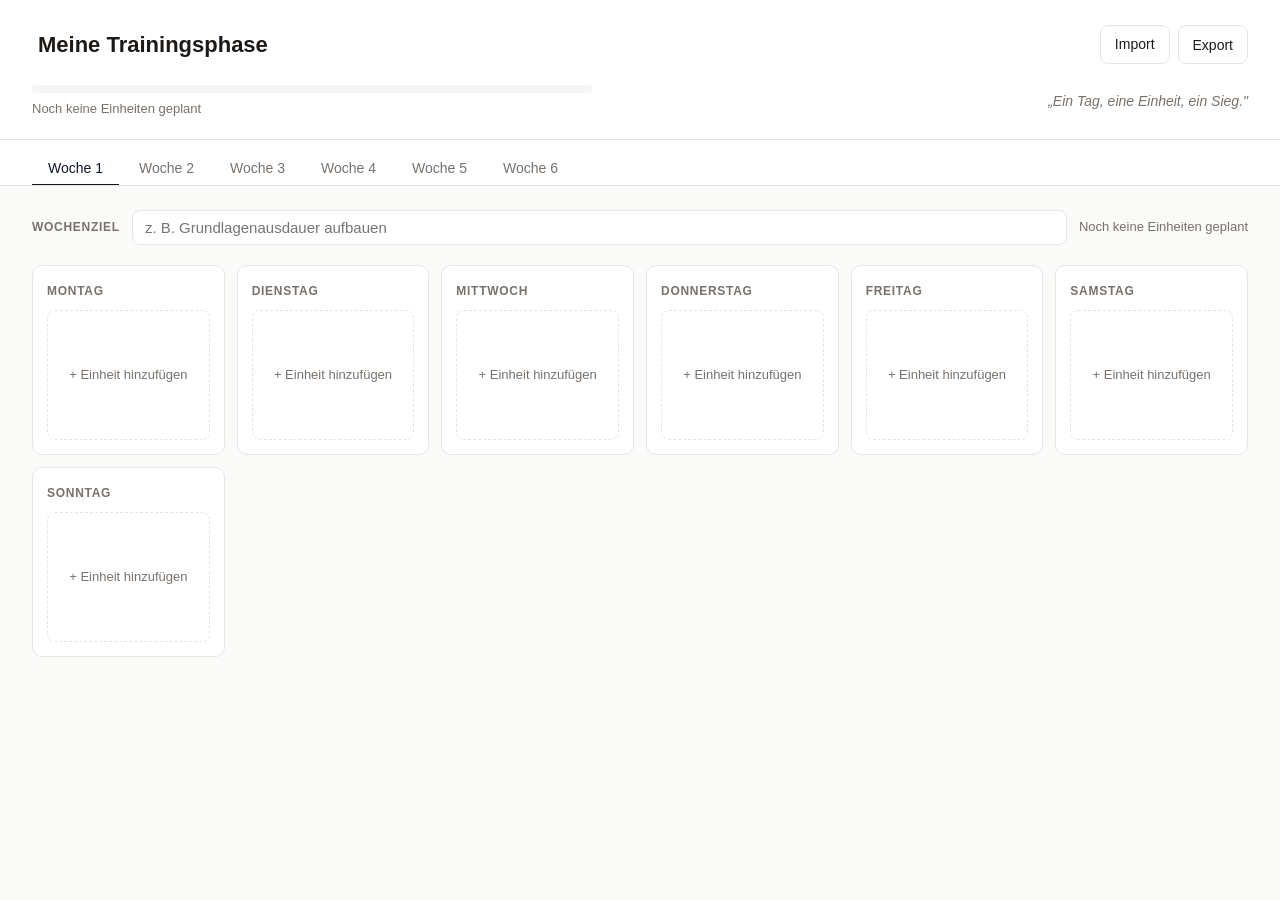
==== index.html @ b8e6ee7d "Initialer Entwurf der Trainingsplan-App Statische Web-App (HTML/CSS/Vanilla JS) für einen 6-Wochen- " ====
<!DOCTYPE html>
<html lang="de">
<head>
  <meta charset="UTF-8">
  <meta name="viewport" content="width=device-width, initial-scale=1.0">
  <title>Mein Trainingsplan</title>
  <link rel="stylesheet" href="styles.css">
</head>
<body>
  <header class="app-header">
    <div class="header-top">
      <h1 class="phase-name" contenteditable="true" spellcheck="false">Meine Trainingsphase</h1>
      <div class="header-actions">
        <label class="btn btn-secondary">
          Import
          <input type="file" id="import-file" accept="application/json" hidden>
        </label>
        <button class="btn btn-secondary" id="export-btn">Export</button>
      </div>
    </div>
    <div class="header-bottom">
      <div class="progress">
        <div class="progress-bar"><div class="progress-fill" id="progress-fill"></div></div>
        <div class="progress-label" id="progress-label">Noch keine Einheiten geplant</div>
      </div>
      <div class="quote" id="quote">„Jeder Schritt zählt."</div>
    </div>
  </header>

  <nav class="week-tabs" id="week-tabs"></nav>

  <main class="week-view">
    <div class="week-header">
      <label for="week-goal" class="week-goal-label">Wochenziel</label>
      <input type="text" class="week-goal" id="week-goal" placeholder="z. B. Grundlagenausdauer aufbauen">
      <span class="week-progress" id="week-progress">0 / 0 Einheiten erledigt</span>
    </div>
    <div class="days-grid" id="days-grid"></div>
  </main>

  <dialog id="edit-dialog" class="edit-dialog">
    <form id="edit-form" method="dialog">
      <h2 id="edit-title">Einheit bearbeiten</h2>
      <label>
        Kategorie
        <select name="category" required>
          <option value="">Bitte wählen</option>
          <option value="yoga">Yoga / Mobility</option>
          <option value="rad">Rad / Cardio</option>
          <option value="paddeln">Paddeln</option>
          <option value="kraft">Kraft</option>
          <option value="schwimmen">Schwimmen</option>
          <option value="erholung">Erholung</option>
        </select>
      </label>
      <label>
        Titel
        <input type="text" name="title" placeholder="z. B. Lockere Radtour" required>
      </label>
      <label>
        Dauer (Minuten)
        <input type="number" name="duration" min="0" step="5" placeholder="z. B. 45">
      </label>
      <label>
        Beschreibung
        <textarea name="description" rows="3" placeholder="Details, Intensität, Notizen"></textarea>
      </label>
      <div class="dialog-actions">
        <button type="button" class="btn btn-danger" id="delete-btn">Löschen</button>
        <button type="button" class="btn btn-secondary" id="cancel-btn">Abbrechen</button>
        <button type="submit" class="btn btn-primary">Speichern</button>
      </div>
    </form>
  </dialog>

  <script src="app.js"></script>
</body>
</html>
---- styles.css ----
:root {
  --bg: #fafaf9;
  --surface: #ffffff;
  --border: #e7e5e4;
  --text: #1c1917;
  --muted: #78716c;
  --accent: #0f172a;
  --accent-soft: #f5f5f4;

  --cat-yoga: #8b5cf6;
  --cat-rad: #f97316;
  --cat-paddeln: #14b8a6;
  --cat-kraft: #ef4444;
  --cat-schwimmen: #3b82f6;
  --cat-erholung: #22c55e;

  --radius: 10px;
  --shadow: 0 1px 2px rgba(0, 0, 0, 0.04), 0 1px 3px rgba(0, 0, 0, 0.06);
}

* { box-sizing: border-box; }

body {
  margin: 0;
  font-family: -apple-system, BlinkMacSystemFont, "Segoe UI", Roboto, "Helvetica Neue", Arial, sans-serif;
  background: var(--bg);
  color: var(--text);
  font-size: 15px;
  line-height: 1.5;
}

.app-header {
  background: var(--surface);
  border-bottom: 1px solid var(--border);
  padding: 24px 32px 20px;
}

.header-top {
  display: flex;
  justify-content: space-between;
  align-items: center;
  gap: 16px;
  margin-bottom: 20px;
}

.phase-name {
  margin: 0;
  font-size: 22px;
  font-weight: 600;
  outline: none;
  padding: 4px 6px;
  border-radius: 6px;
  min-width: 200px;
}
.phase-name:focus { background: var(--accent-soft); }

.header-actions { display: flex; gap: 8px; }

.btn {
  display: inline-flex;
  align-items: center;
  justify-content: center;
  padding: 8px 14px;
  border-radius: 8px;
  border: 1px solid var(--border);
  background: var(--surface);
  color: var(--text);
  font-size: 14px;
  font-weight: 500;
  cursor: pointer;
  transition: background 0.15s, border-color 0.15s;
  font-family: inherit;
}
.btn:hover { background: var(--accent-soft); }
.btn-primary {
  background: var(--accent);
  color: white;
  border-color: var(--accent);
}
.btn-primary:hover { background: #1e293b; }
.btn-danger {
  color: #b91c1c;
  border-color: #fecaca;
}
.btn-danger:hover { background: #fef2f2; }

.header-bottom {
  display: flex;
  justify-content: space-between;
  align-items: center;
  gap: 24px;
}

.progress { flex: 1; max-width: 560px; }
.progress-bar {
  height: 8px;
  background: var(--accent-soft);
  border-radius: 999px;
  overflow: hidden;
}
.progress-fill {
  height: 100%;
  background: linear-gradient(90deg, #10b981, #059669);
  width: 0%;
  transition: width 0.4s ease;
}
.progress-label {
  margin-top: 6px;
  font-size: 13px;
  color: var(--muted);
  font-variant-numeric: tabular-nums;
}

.quote {
  font-style: italic;
  color: var(--muted);
  text-align: right;
  max-width: 320px;
  font-size: 14px;
}

.week-tabs {
  display: flex;
  gap: 4px;
  padding: 12px 32px 0;
  background: var(--surface);
  border-bottom: 1px solid var(--border);
  overflow-x: auto;
}
.week-tab {
  padding: 8px 16px;
  border: none;
  background: transparent;
  color: var(--muted);
  font-size: 14px;
  font-weight: 500;
  cursor: pointer;
  border-bottom: 2px solid transparent;
  margin-bottom: -1px;
  white-space: nowrap;
  font-family: inherit;
}
.week-tab:hover { color: var(--text); }
.week-tab.active {
  color: var(--accent);
  border-bottom-color: var(--accent);
}

.week-view {
  padding: 24px 32px 48px;
  max-width: 1500px;
  margin: 0 auto;
}

.week-header {
  display: flex;
  align-items: center;
  gap: 12px;
  margin-bottom: 20px;
  flex-wrap: wrap;
}
.week-goal-label {
  font-size: 12px;
  font-weight: 600;
  color: var(--muted);
  text-transform: uppercase;
  letter-spacing: 0.06em;
}
.week-goal {
  flex: 1;
  min-width: 200px;
  padding: 8px 12px;
  border: 1px solid var(--border);
  border-radius: 8px;
  font-size: 15px;
  background: var(--surface);
  font-family: inherit;
  color: var(--text);
}
.week-goal:focus {
  outline: none;
  border-color: var(--accent);
}
.week-progress {
  font-size: 13px;
  color: var(--muted);
  font-variant-numeric: tabular-nums;
}

.days-grid {
  display: grid;
  grid-template-columns: repeat(auto-fit, minmax(170px, 1fr));
  gap: 12px;
}

.day-card {
  background: var(--surface);
  border: 1px solid var(--border);
  border-radius: var(--radius);
  padding: 14px;
  min-height: 190px;
  display: flex;
  flex-direction: column;
  gap: 8px;
  transition: box-shadow 0.15s, border-color 0.15s;
}
.day-card:hover { box-shadow: var(--shadow); }
.day-card.completed {
  background: #f0fdf4;
  border-color: #bbf7d0;
}

.day-header {
  display: flex;
  justify-content: space-between;
  align-items: center;
  min-height: 22px;
}
.day-name {
  font-size: 12px;
  font-weight: 600;
  color: var(--muted);
  text-transform: uppercase;
  letter-spacing: 0.06em;
}

.day-empty {
  flex: 1;
  display: flex;
  align-items: center;
  justify-content: center;
  border: 1.5px dashed var(--border);
  border-radius: 8px;
  color: var(--muted);
  font-size: 13px;
  cursor: pointer;
  transition: all 0.15s;
  background: transparent;
  font-family: inherit;
  padding: 8px;
}
.day-empty:hover {
  border-color: var(--accent);
  color: var(--accent);
  background: var(--accent-soft);
}

.category-badge {
  display: inline-flex;
  align-items: center;
  padding: 3px 8px;
  border-radius: 999px;
  font-size: 11px;
  font-weight: 600;
  text-transform: uppercase;
  letter-spacing: 0.05em;
  color: white;
  align-self: flex-start;
}
.category-badge.yoga { background: var(--cat-yoga); }
.category-badge.rad { background: var(--cat-rad); }
.category-badge.paddeln { background: var(--cat-paddeln); }
.category-badge.kraft { background: var(--cat-kraft); }
.category-badge.schwimmen { background: var(--cat-schwimmen); }
.category-badge.erholung { background: var(--cat-erholung); }

.day-title {
  font-size: 15px;
  font-weight: 600;
  margin: 0;
  line-height: 1.3;
  word-break: break-word;
}
.day-card.completed .day-title { text-decoration: line-through; color: var(--muted); }

.day-duration {
  font-size: 12px;
  color: var(--muted);
}
.day-description {
  font-size: 13px;
  color: var(--muted);
  flex: 1;
  white-space: pre-wrap;
  word-break: break-word;
}

.day-footer {
  display: flex;
  justify-content: space-between;
  align-items: center;
  margin-top: auto;
  padding-top: 4px;
}
.day-checkbox-label {
  display: inline-flex;
  align-items: center;
  gap: 6px;
  font-size: 13px;
  color: var(--muted);
  cursor: pointer;
  user-select: none;
}
.day-checkbox {
  width: 18px;
  height: 18px;
  cursor: pointer;
  accent-color: #10b981;
  margin: 0;
}
.edit-link {
  font-size: 12px;
  color: var(--muted);
  background: none;
  border: none;
  cursor: pointer;
  padding: 4px 8px;
  border-radius: 6px;
  font-family: inherit;
}
.edit-link:hover {
  background: var(--accent-soft);
  color: var(--text);
}

.edit-dialog {
  border: none;
  border-radius: 12px;
  padding: 24px;
  width: min(440px, 92vw);
  box-shadow: 0 20px 50px rgba(0, 0, 0, 0.2);
  color: var(--text);
}
.edit-dialog::backdrop {
  background: rgba(0, 0, 0, 0.4);
}
.edit-dialog h2 {
  margin: 0 0 20px;
  font-size: 18px;
}
#edit-form label {
  display: block;
  margin-bottom: 14px;
  font-size: 13px;
  font-weight: 500;
  color: var(--muted);
}
#edit-form input[type=text],
#edit-form input[type=number],
#edit-form select,
#edit-form textarea {
  display: block;
  width: 100%;
  margin-top: 4px;
  padding: 8px 10px;
  font-size: 14px;
  font-family: inherit;
  border: 1px solid var(--border);
  border-radius: 6px;
  color: var(--text);
  background: var(--surface);
}
#edit-form input:focus,
#edit-form select:focus,
#edit-form textarea:focus {
  outline: none;
  border-color: var(--accent);
}
.dialog-actions {
  display: flex;
  justify-content: flex-end;
  gap: 8px;
  margin-top: 20px;
}
.dialog-actions .btn-danger { margin-right: auto; }

@media (max-width: 600px) {
  .app-header { padding: 16px; }
  .week-tabs { padding: 12px 16px 0; }
  .week-view { padding: 16px; }
  .header-bottom { flex-direction: column; align-items: stretch; }
  .quote { text-align: left; max-width: none; }
  .header-top { flex-wrap: wrap; }
}
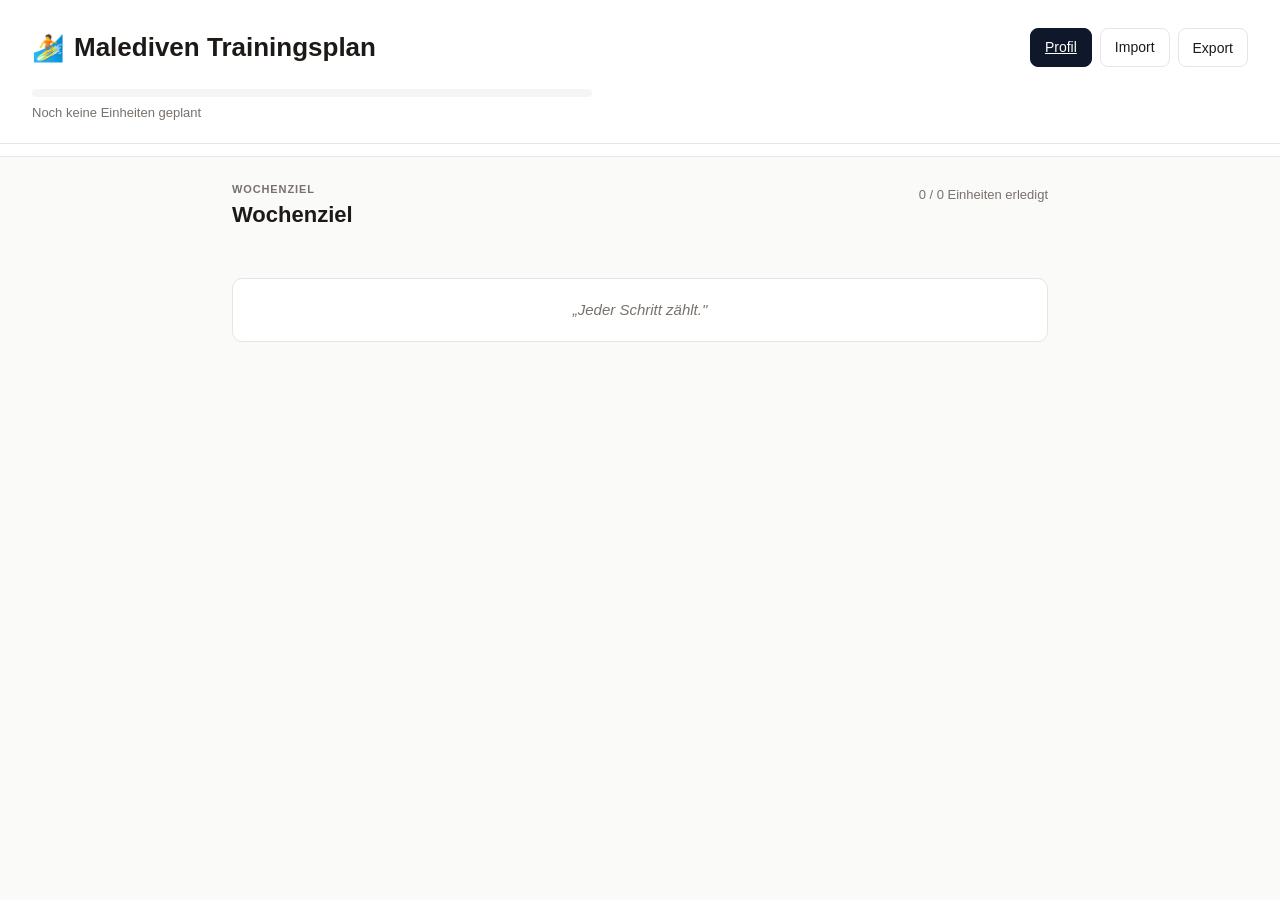
==== commit cb36881f: "Comit als neue version" ====
--- a/index.html
+++ b/index.html
@@ -9,8 +9,9 @@
 <body>
   <header class="app-header">
     <div class="header-top">
-      <h1 class="phase-name" contenteditable="true" spellcheck="false">Meine Trainingsphase</h1>
+      <h1 class="phase-name"><span class="phase-icon" aria-hidden="true">🏄</span> Malediven Trainingsplan</h1>
       <div class="header-actions">
+        <a href="inputform.html" class="btn btn-primary">Profil</a>
         <label class="btn btn-secondary">
           Import
           <input type="file" id="import-file" accept="application/json" hidden>
@@ -23,7 +24,6 @@
         <div class="progress-bar"><div class="progress-fill" id="progress-fill"></div></div>
         <div class="progress-label" id="progress-label">Noch keine Einheiten geplant</div>
       </div>
-      <div class="quote" id="quote">„Jeder Schritt zählt."</div>
     </div>
   </header>
 
@@ -31,42 +31,49 @@
 
   <main class="week-view">
     <div class="week-header">
-      <label for="week-goal" class="week-goal-label">Wochenziel</label>
-      <input type="text" class="week-goal" id="week-goal" placeholder="z. B. Grundlagenausdauer aufbauen">
+      <div class="week-title-block">
+        <div class="week-eyebrow">Wochenziel</div>
+        <h2 class="week-goal" id="week-goal">Wochenziel</h2>
+      </div>
       <span class="week-progress" id="week-progress">0 / 0 Einheiten erledigt</span>
     </div>
-    <div class="days-grid" id="days-grid"></div>
+    <div class="days-list" id="days-list"></div>
+    <div class="week-quote" id="quote">„Jeder Schritt zählt."</div>
   </main>
 
   <dialog id="edit-dialog" class="edit-dialog">
     <form id="edit-form" method="dialog">
       <h2 id="edit-title">Einheit bearbeiten</h2>
+      <p class="edit-unit-title" id="edit-unit-title"></p>
+      <label>
+        Wochentag
+        <select name="weekday" required>
+          <option value="0">Montag</option>
+          <option value="1">Dienstag</option>
+          <option value="2">Mittwoch</option>
+          <option value="3">Donnerstag</option>
+          <option value="4">Freitag</option>
+          <option value="5">Samstag</option>
+          <option value="6">Sonntag</option>
+        </select>
+      </label>
       <label>
         Kategorie
         <select name="category" required>
-          <option value="">Bitte wählen</option>
-          <option value="yoga">Yoga / Mobility</option>
+          <option value="mobility">Mobility</option>
+          <option value="yoga">Yoga</option>
           <option value="rad">Rad / Cardio</option>
           <option value="paddeln">Paddeln</option>
           <option value="kraft">Kraft</option>
-          <option value="schwimmen">Schwimmen</option>
+          <option value="hiit">HIIT</option>
           <option value="erholung">Erholung</option>
         </select>
-      </label>
-      <label>
-        Titel
-        <input type="text" name="title" placeholder="z. B. Lockere Radtour" required>
       </label>
       <label>
         Dauer (Minuten)
         <input type="number" name="duration" min="0" step="5" placeholder="z. B. 45">
       </label>
-      <label>
-        Beschreibung
-        <textarea name="description" rows="3" placeholder="Details, Intensität, Notizen"></textarea>
-      </label>
       <div class="dialog-actions">
-        <button type="button" class="btn btn-danger" id="delete-btn">Löschen</button>
         <button type="button" class="btn btn-secondary" id="cancel-btn">Abbrechen</button>
         <button type="submit" class="btn btn-primary">Speichern</button>
       </div>
--- a/styles.css
+++ b/styles.css
@@ -6,16 +6,21 @@
   --muted: #78716c;
   --accent: #0f172a;
   --accent-soft: #f5f5f4;
-
+  --success: #10b981;
+  --success-soft: #f0fdf4;
+  --success-border: #bbf7d0;
+
+  --cat-mobility: #14b8a6;
   --cat-yoga: #8b5cf6;
   --cat-rad: #f97316;
-  --cat-paddeln: #14b8a6;
-  --cat-kraft: #ef4444;
-  --cat-schwimmen: #3b82f6;
+  --cat-paddeln: #2563eb;
+  --cat-kraft: #d97706;
+  --cat-hiit: #ef4444;
   --cat-erholung: #22c55e;
 
   --radius: 10px;
   --shadow: 0 1px 2px rgba(0, 0, 0, 0.04), 0 1px 3px rgba(0, 0, 0, 0.06);
+  --shadow-md: 0 4px 12px rgba(0, 0, 0, 0.06);
 }
 
 * { box-sizing: border-box; }
@@ -29,6 +34,7 @@
   line-height: 1.5;
 }
 
+/* ===== TOP HEADER ===== */
 .app-header {
   background: var(--surface);
   border-bottom: 1px solid var(--border);
@@ -40,19 +46,23 @@
   justify-content: space-between;
   align-items: center;
   gap: 16px;
-  margin-bottom: 20px;
+  margin-bottom: 18px;
+  flex-wrap: wrap;
 }
 
 .phase-name {
   margin: 0;
-  font-size: 22px;
-  font-weight: 600;
-  outline: none;
-  padding: 4px 6px;
-  border-radius: 6px;
-  min-width: 200px;
-}
-.phase-name:focus { background: var(--accent-soft); }
+  font-size: 26px;
+  font-weight: 700;
+  padding: 4px 0;
+  display: inline-flex;
+  align-items: center;
+  gap: 10px;
+}
+.phase-icon {
+  font-size: 26px;
+  line-height: 1;
+}
 
 .header-actions { display: flex; gap: 8px; }
 
@@ -78,11 +88,6 @@
   border-color: var(--accent);
 }
 .btn-primary:hover { background: #1e293b; }
-.btn-danger {
-  color: #b91c1c;
-  border-color: #fecaca;
-}
-.btn-danger:hover { background: #fef2f2; }
 
 .header-bottom {
   display: flex;
@@ -100,7 +105,7 @@
 }
 .progress-fill {
   height: 100%;
-  background: linear-gradient(90deg, #10b981, #059669);
+  background: linear-gradient(90deg, var(--success), #059669);
   width: 0%;
   transition: width 0.4s ease;
 }
@@ -111,14 +116,7 @@
   font-variant-numeric: tabular-nums;
 }
 
-.quote {
-  font-style: italic;
-  color: var(--muted);
-  text-align: right;
-  max-width: 320px;
-  font-size: 14px;
-}
-
+/* ===== WEEK TABS (2-line) ===== */
 .week-tabs {
   display: flex;
   gap: 4px;
@@ -128,215 +126,323 @@
   overflow-x: auto;
 }
 .week-tab {
-  padding: 8px 16px;
+  padding: 10px 16px 10px;
   border: none;
   background: transparent;
-  color: var(--muted);
-  font-size: 14px;
-  font-weight: 500;
   cursor: pointer;
   border-bottom: 2px solid transparent;
   margin-bottom: -1px;
   white-space: nowrap;
   font-family: inherit;
-}
-.week-tab:hover { color: var(--text); }
-.week-tab.active {
-  color: var(--accent);
-  border-bottom-color: var(--accent);
-}
-
+  display: flex;
+  flex-direction: column;
+  gap: 2px;
+  align-items: flex-start;
+}
+.tab-phase {
+  font-size: 14px;
+  font-weight: 600;
+  color: var(--muted);
+  transition: color 0.15s;
+}
+.tab-dates {
+  font-size: 11px;
+  font-weight: 400;
+  color: var(--muted);
+  opacity: 0.7;
+}
+.week-tab:hover .tab-phase { color: var(--text); }
+.week-tab.active { border-bottom-color: var(--accent); }
+.week-tab.active .tab-phase { color: var(--accent); }
+.week-tab.active .tab-dates { color: var(--accent); opacity: 0.7; }
+
+/* ===== WEEK VIEW ===== */
 .week-view {
   padding: 24px 32px 48px;
-  max-width: 1500px;
+  max-width: 880px;
   margin: 0 auto;
 }
 
 .week-header {
   display: flex;
-  align-items: center;
-  gap: 12px;
+  align-items: flex-start;
+  justify-content: space-between;
+  gap: 16px;
   margin-bottom: 20px;
   flex-wrap: wrap;
 }
-.week-goal-label {
+.week-title-block {
+  flex: 1;
+  min-width: 200px;
+  display: flex;
+  flex-direction: column;
+  gap: 4px;
+}
+.week-eyebrow {
+  font-size: 11px;
+  font-weight: 700;
+  color: var(--muted);
+  text-transform: uppercase;
+  letter-spacing: 0.08em;
+}
+.week-goal {
+  margin: 0;
+  font-size: 22px;
+  font-weight: 700;
+  color: var(--text);
+  line-height: 1.3;
+}
+.week-progress {
+  font-size: 13px;
+  color: var(--muted);
+  font-variant-numeric: tabular-nums;
+  padding-top: 4px;
+}
+
+/* ===== DAYS LIST (stacked) ===== */
+.days-list {
+  display: flex;
+  flex-direction: column;
+  gap: 8px;
+  margin-bottom: 28px;
+}
+
+.day-card {
+  background: var(--surface);
+  border: 1px solid var(--border);
+  border-radius: var(--radius);
+  overflow: hidden;
+  transition: box-shadow 0.15s, border-color 0.15s;
+}
+.day-card:hover { box-shadow: var(--shadow); }
+.day-card.completed {
+  background: var(--success-soft);
+  border-color: var(--success-border);
+}
+
+.day-header {
+  display: flex;
+  align-items: center;
+  gap: 14px;
+  padding: 12px 16px;
+}
+
+/* Round day checkbox */
+.day-check {
+  width: 28px;
+  height: 28px;
+  border-radius: 50%;
+  border: 2px solid #d6d3d1;
+  background: var(--surface);
+  cursor: pointer;
+  display: inline-flex;
+  align-items: center;
+  justify-content: center;
+  flex-shrink: 0;
+  padding: 0;
+  transition: all 0.15s;
+  color: transparent;
+  font-size: 15px;
+  font-weight: 700;
+  line-height: 1;
+  font-family: inherit;
+}
+.day-check:hover:not(:disabled) {
+  border-color: var(--muted);
+}
+.day-check.checked {
+  background: var(--success);
+  border-color: var(--success);
+  color: white;
+}
+.day-check.checked::before { content: '✓'; }
+.day-check:disabled {
+  cursor: default;
+  opacity: 0.4;
+}
+
+.day-info {
+  flex: 1;
+  display: flex;
+  flex-direction: column;
+  gap: 4px;
+  min-width: 0;
+}
+.day-date-row {
+  font-size: 14px;
+  font-weight: 600;
+  color: var(--text);
+}
+.day-card.completed .day-date-row { color: var(--muted); }
+
+.day-summary {
+  display: flex;
+  flex-direction: column;
+  gap: 3px;
+}
+.unit-summary {
+  display: flex;
+  align-items: center;
+  gap: 8px;
+  font-size: 14px;
+  color: var(--text);
+}
+.unit-title-summary {
+  word-break: break-word;
+  font-weight: 500;
+}
+.unit-duration-summary {
   font-size: 12px;
+  color: var(--muted);
+  font-variant-numeric: tabular-nums;
+  margin-left: auto;
+  padding-left: 8px;
+  flex-shrink: 0;
+}
+.day-card.completed .unit-summary { color: var(--muted); }
+.day-card.completed .unit-title-summary { text-decoration: line-through; }
+
+.day-empty-inline {
+  font-size: 12px;
+  color: var(--muted);
+  font-style: italic;
+}
+
+.day-chevron {
+  color: var(--muted);
+  font-size: 14px;
+  transition: transform 0.2s;
+  flex-shrink: 0;
+}
+.day-card.open .day-chevron { transform: rotate(180deg); }
+
+.day-body {
+  display: none;
+  border-top: 1px solid var(--border);
+  padding: 12px 16px 16px;
+}
+.day-card.open .day-body { display: block; }
+.day-card.completed .day-body { border-top-color: var(--success-border); }
+
+/* ===== UNIT DETAILS (inside expanded day body) ===== */
+.unit-detail-box {
+  padding: 12px 0;
+  border-bottom: 1px solid var(--border);
+}
+.unit-detail-box:first-child { padding-top: 4px; }
+.unit-detail-box:last-child { border-bottom: none; padding-bottom: 0; }
+
+.unit-detail-top {
+  display: flex;
+  align-items: center;
+  gap: 10px;
+  flex-wrap: wrap;
+  margin-bottom: 6px;
+}
+.unit-detail-title {
+  font-size: 14px;
   font-weight: 600;
-  color: var(--muted);
+  flex: 1;
+  min-width: 0;
+  word-break: break-word;
+}
+.unit-detail-box.completed .unit-detail-title {
+  text-decoration: line-through;
+  color: var(--muted);
+}
+
+.category-badge {
+  display: inline-flex;
+  align-items: center;
+  padding: 2px 8px;
+  border-radius: 999px;
+  font-size: 10px;
+  font-weight: 700;
   text-transform: uppercase;
   letter-spacing: 0.06em;
-}
-.week-goal {
-  flex: 1;
-  min-width: 200px;
-  padding: 8px 12px;
-  border: 1px solid var(--border);
-  border-radius: 8px;
-  font-size: 15px;
-  background: var(--surface);
-  font-family: inherit;
-  color: var(--text);
-}
-.week-goal:focus {
-  outline: none;
-  border-color: var(--accent);
-}
-.week-progress {
-  font-size: 13px;
-  color: var(--muted);
-  font-variant-numeric: tabular-nums;
-}
-
-.days-grid {
-  display: grid;
-  grid-template-columns: repeat(auto-fit, minmax(170px, 1fr));
-  gap: 12px;
-}
-
-.day-card {
-  background: var(--surface);
-  border: 1px solid var(--border);
-  border-radius: var(--radius);
-  padding: 14px;
-  min-height: 190px;
-  display: flex;
-  flex-direction: column;
-  gap: 8px;
-  transition: box-shadow 0.15s, border-color 0.15s;
-}
-.day-card:hover { box-shadow: var(--shadow); }
-.day-card.completed {
-  background: #f0fdf4;
-  border-color: #bbf7d0;
-}
-
-.day-header {
-  display: flex;
-  justify-content: space-between;
-  align-items: center;
-  min-height: 22px;
-}
-.day-name {
-  font-size: 12px;
-  font-weight: 600;
-  color: var(--muted);
-  text-transform: uppercase;
-  letter-spacing: 0.06em;
-}
-
-.day-empty {
-  flex: 1;
-  display: flex;
-  align-items: center;
-  justify-content: center;
-  border: 1.5px dashed var(--border);
-  border-radius: 8px;
-  color: var(--muted);
-  font-size: 13px;
-  cursor: pointer;
-  transition: all 0.15s;
-  background: transparent;
-  font-family: inherit;
-  padding: 8px;
-}
-.day-empty:hover {
-  border-color: var(--accent);
-  color: var(--accent);
-  background: var(--accent-soft);
-}
-
-.category-badge {
-  display: inline-flex;
-  align-items: center;
-  padding: 3px 8px;
-  border-radius: 999px;
-  font-size: 11px;
-  font-weight: 600;
-  text-transform: uppercase;
-  letter-spacing: 0.05em;
   color: white;
-  align-self: flex-start;
-}
+  flex-shrink: 0;
+}
+.category-badge.mobility { background: var(--cat-mobility); }
 .category-badge.yoga { background: var(--cat-yoga); }
 .category-badge.rad { background: var(--cat-rad); }
 .category-badge.paddeln { background: var(--cat-paddeln); }
 .category-badge.kraft { background: var(--cat-kraft); }
-.category-badge.schwimmen { background: var(--cat-schwimmen); }
+.category-badge.hiit { background: var(--cat-hiit); }
 .category-badge.erholung { background: var(--cat-erholung); }
 
-.day-title {
-  font-size: 15px;
-  font-weight: 600;
-  margin: 0;
-  line-height: 1.3;
+.unit-duration {
+  font-size: 12px;
+  color: var(--muted);
+  font-weight: 500;
+}
+
+.unit-desc {
+  font-size: 13px;
+  color: var(--muted);
+  line-height: 1.5;
+  margin-bottom: 6px;
   word-break: break-word;
 }
-.day-card.completed .day-title { text-decoration: line-through; color: var(--muted); }
-
-.day-duration {
+
+.unit-detail-list {
+  margin: 4px 0 8px;
+  padding-left: 18px;
+  font-size: 13px;
+  color: var(--muted);
+  line-height: 1.55;
+}
+.unit-detail-list li { margin-bottom: 2px; }
+
+.edit-link {
+  display: inline-block;
   font-size: 12px;
   color: var(--muted);
-}
-.day-description {
-  font-size: 13px;
-  color: var(--muted);
-  flex: 1;
-  white-space: pre-wrap;
-  word-break: break-word;
-}
-
-.day-footer {
-  display: flex;
-  justify-content: space-between;
-  align-items: center;
-  margin-top: auto;
-  padding-top: 4px;
-}
-.day-checkbox-label {
-  display: inline-flex;
-  align-items: center;
-  gap: 6px;
-  font-size: 13px;
-  color: var(--muted);
+  background: none;
+  border: 1px solid var(--border);
   cursor: pointer;
-  user-select: none;
-}
-.day-checkbox {
-  width: 18px;
-  height: 18px;
-  cursor: pointer;
-  accent-color: #10b981;
-  margin: 0;
-}
-.edit-link {
-  font-size: 12px;
-  color: var(--muted);
-  background: none;
-  border: none;
-  cursor: pointer;
-  padding: 4px 8px;
+  padding: 4px 10px;
   border-radius: 6px;
   font-family: inherit;
+  margin-top: 4px;
 }
 .edit-link:hover {
   background: var(--accent-soft);
   color: var(--text);
-}
-
+  border-color: var(--muted);
+}
+
+/* ===== WEEK QUOTE (bottom of week-view) ===== */
+.week-quote {
+  font-style: italic;
+  color: var(--muted);
+  text-align: center;
+  font-size: 15px;
+  padding: 20px 24px;
+  background: var(--surface);
+  border: 1px solid var(--border);
+  border-radius: var(--radius);
+}
+
+/* ===== EDIT DIALOG ===== */
 .edit-dialog {
   border: none;
   border-radius: 12px;
   padding: 24px;
-  width: min(440px, 92vw);
+  width: min(480px, 92vw);
   box-shadow: 0 20px 50px rgba(0, 0, 0, 0.2);
   color: var(--text);
 }
-.edit-dialog::backdrop {
-  background: rgba(0, 0, 0, 0.4);
-}
+.edit-dialog::backdrop { background: rgba(0, 0, 0, 0.4); }
 .edit-dialog h2 {
-  margin: 0 0 20px;
+  margin: 0 0 4px;
   font-size: 18px;
+}
+.edit-unit-title {
+  margin: 0 0 18px;
+  font-size: 13px;
+  color: var(--muted);
+  line-height: 1.4;
 }
 #edit-form label {
   display: block;
@@ -360,6 +466,7 @@
   color: var(--text);
   background: var(--surface);
 }
+#edit-form textarea { resize: vertical; }
 #edit-form input:focus,
 #edit-form select:focus,
 #edit-form textarea:focus {
@@ -372,13 +479,15 @@
   gap: 8px;
   margin-top: 20px;
 }
-.dialog-actions .btn-danger { margin-right: auto; }
-
+
+/* ===== RESPONSIVE ===== */
 @media (max-width: 600px) {
   .app-header { padding: 16px; }
   .week-tabs { padding: 12px 16px 0; }
   .week-view { padding: 16px; }
   .header-bottom { flex-direction: column; align-items: stretch; }
-  .quote { text-align: left; max-width: none; }
   .header-top { flex-wrap: wrap; }
-}
+  .phase-name { font-size: 20px; }
+  .week-goal { font-size: 18px; }
+  .day-header { padding: 10px 12px; gap: 10px; }
+}
